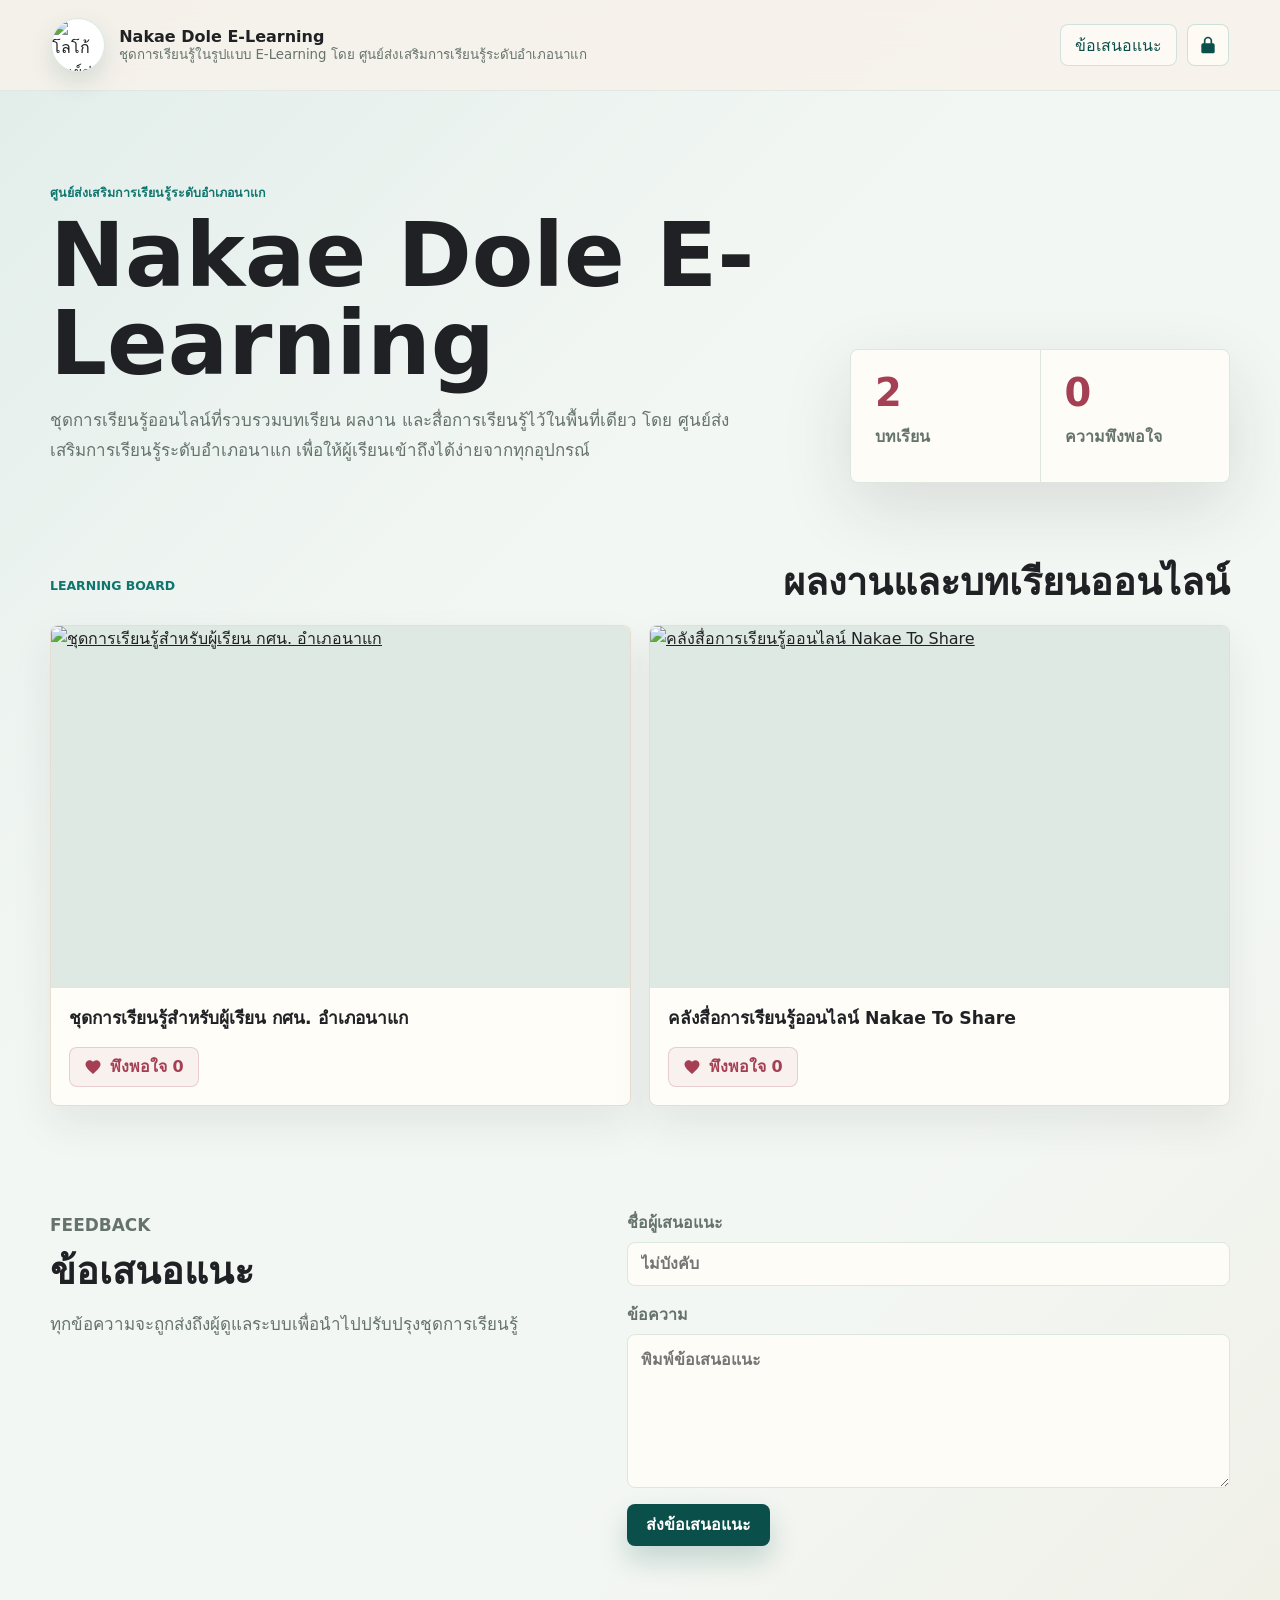
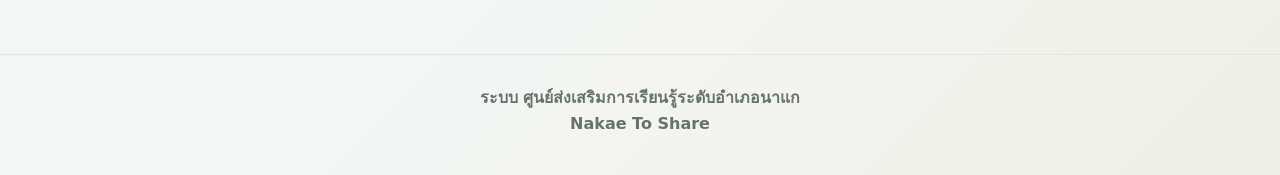
==== index.html @ 3e79913d "Add files via upload" ====
<!doctype html>
<html lang="th">
  <head>
    <meta charset="utf-8">
    <meta name="viewport" content="width=device-width, initial-scale=1">
    <meta name="theme-color" content="#f7f2ea">
    <title>Nakae Dole E-Learning</title>
    <meta
      name="description"
      content="Nakae Dole E-Learning ชุดการเรียนรู้ในรูปแบบ E-Learning โดย ศูนย์ส่งเสริมการเรียนรู้ระดับอำเภอนาแก"
    >
    <link rel="stylesheet" href="./assets/styles.css">
    <script defer src="./assets/app.js"></script>
  </head>
  <body>
    <header class="site-header">
      <a class="brand" href="./" aria-label="Nakae Dole E-Learning">
        <img class="brand__logo" src="https://img2.pic.in.th/.5767ec9fdaa5699b.png" alt="โลโก้ศูนย์ส่งเสริมการเรียนรู้ระดับอำเภอนาแก">
        <span class="brand__text">
          <span>Nakae Dole E-Learning</span>
          <small>ชุดการเรียนรู้ในรูปแบบ E-Learning โดย ศูนย์ส่งเสริมการเรียนรู้ระดับอำเภอนาแก</small>
        </span>
      </a>
      <nav class="top-actions" aria-label="เมนูหลัก">
        <a class="ghost-link" href="#feedback">ข้อเสนอแนะ</a>
        <a class="icon-link" href="./admin/" aria-label="เข้าสู่ระบบผู้ดูแล">
          <svg aria-hidden="true" viewBox="0 0 24 24">
            <path d="M12 2a5 5 0 0 1 5 5v3h1a2 2 0 0 1 2 2v8a2 2 0 0 1-2 2H6a2 2 0 0 1-2-2v-8a2 2 0 0 1 2-2h1V7a5 5 0 0 1 5-5Zm3 8V7a3 3 0 1 0-6 0v3h6Z"/>
          </svg>
        </a>
      </nav>
    </header>

    <main>
      <section class="hero">
        <div class="hero__copy">
          <p class="eyebrow">ศูนย์ส่งเสริมการเรียนรู้ระดับอำเภอนาแก</p>
          <h1>Nakae Dole E-Learning</h1>
          <p>
            ชุดการเรียนรู้ออนไลน์ที่รวบรวมบทเรียน ผลงาน และสื่อการเรียนรู้ไว้ในพื้นที่เดียว
            โดย ศูนย์ส่งเสริมการเรียนรู้ระดับอำเภอนาแก เพื่อให้ผู้เรียนเข้าถึงได้ง่ายจากทุกอุปกรณ์
          </p>
        </div>
        <div class="hero__panel" aria-label="ภาพรวมระบบ">
          <div class="metric">
            <strong id="lessonCount">0</strong>
            <span>บทเรียน</span>
          </div>
          <div class="metric">
            <strong id="likeTotal">0</strong>
            <span>ความพึงพอใจ</span>
          </div>
        </div>
      </section>

      <section class="content-section" aria-labelledby="lessonsTitle">
        <div class="section-heading">
          <p class="eyebrow">Learning Board</p>
          <h2 id="lessonsTitle">ผลงานและบทเรียนออนไลน์</h2>
        </div>
        <div id="lessonGrid" class="lesson-grid" aria-live="polite"></div>
      </section>

      <section class="feedback-section" id="feedback" aria-labelledby="feedbackTitle">
        <div>
          <p class="eyebrow">Feedback</p>
          <h2 id="feedbackTitle">ข้อเสนอแนะ</h2>
          <p>ทุกข้อความจะถูกส่งถึงผู้ดูแลระบบเพื่อนำไปปรับปรุงชุดการเรียนรู้</p>
        </div>
        <form id="feedbackForm" class="feedback-form">
          <label>
            <span>ชื่อผู้เสนอแนะ</span>
            <input name="name" type="text" maxlength="80" placeholder="ไม่บังคับ">
          </label>
          <label>
            <span>ข้อความ</span>
            <textarea name="message" rows="5" maxlength="1000" required placeholder="พิมพ์ข้อเสนอแนะ"></textarea>
          </label>
          <button class="primary-button" type="submit">ส่งข้อเสนอแนะ</button>
          <p id="feedbackStatus" class="form-status" role="status"></p>
        </form>
      </section>
    </main>

    <footer class="site-footer">
      <p>ระบบ ศูนย์ส่งเสริมการเรียนรู้ระดับอำเภอนาแก</p>
      <p>Nakae To Share</p>
    </footer>
  </body>
</html>
---- assets/styles.css ----
:root {
  --paper: #f3f7f4;
  --surface: #ffffff;
  --ink: #202124;
  --muted: #66736d;
  --line: #dce7df;
  --brand: #0f766e;
  --brand-deep: #0b4f4a;
  --gold: #c58b2b;
  --rose: #a43f54;
  --shadow: 0 24px 70px rgba(32, 33, 36, 0.12);
  --radius: 8px;
  color-scheme: light;
  font-family: ui-sans-serif, system-ui, -apple-system, BlinkMacSystemFont, "Segoe UI", sans-serif;
}

* {
  box-sizing: border-box;
}

html {
  scroll-behavior: smooth;
}

body {
  margin: 0;
  min-height: 100vh;
  background:
    linear-gradient(135deg, rgba(15, 118, 110, 0.08), transparent 36%),
    linear-gradient(315deg, rgba(197, 139, 43, 0.08), transparent 32%),
    var(--paper);
  color: var(--ink);
}

button,
input,
textarea {
  font: inherit;
}

a {
  color: inherit;
}

.site-header {
  position: sticky;
  top: 0;
  z-index: 10;
  display: flex;
  align-items: center;
  justify-content: space-between;
  gap: 20px;
  padding: 18px clamp(18px, 4vw, 56px);
  background: rgba(247, 242, 234, 0.86);
  border-bottom: 1px solid rgba(220, 231, 223, 0.9);
  backdrop-filter: blur(18px);
}

.brand {
  display: inline-flex;
  align-items: center;
  gap: 14px;
  min-width: 0;
  text-decoration: none;
}

.brand__logo {
  width: 54px;
  height: 54px;
  object-fit: contain;
  background: #fff;
  border: 1px solid var(--line);
  border-radius: 50%;
  box-shadow: 0 10px 24px rgba(15, 79, 74, 0.14);
}

.brand__text {
  display: grid;
  min-width: 0;
  line-height: 1.2;
}

.brand__text span {
  overflow-wrap: anywhere;
  font-weight: 800;
}

.brand__text small {
  color: var(--muted);
}

.top-actions {
  display: flex;
  align-items: center;
  gap: 10px;
  flex-shrink: 0;
}

.ghost-link,
.primary-button,
.secondary-button,
.icon-link {
  display: inline-flex;
  align-items: center;
  justify-content: center;
  min-height: 42px;
  border-radius: var(--radius);
  border: 1px solid transparent;
  cursor: pointer;
  text-decoration: none;
  transition: transform 160ms ease, border-color 160ms ease, background 160ms ease;
}

.ghost-link {
  padding: 0 14px;
  color: var(--brand-deep);
  border-color: rgba(15, 118, 110, 0.18);
  background: rgba(255, 253, 248, 0.72);
}

.primary-button,
.secondary-button {
  width: fit-content;
  padding: 0 18px;
  font-weight: 800;
}

.primary-button {
  color: #fff;
  background: var(--brand-deep);
  box-shadow: 0 14px 28px rgba(11, 79, 74, 0.2);
}

.secondary-button {
  color: var(--brand-deep);
  border-color: rgba(15, 118, 110, 0.22);
  background: #fff;
}

.icon-link {
  width: 42px;
  height: 42px;
  padding: 0;
  color: var(--brand-deep);
  border-color: rgba(15, 118, 110, 0.2);
  background: rgba(255, 253, 248, 0.78);
}

.icon-link svg {
  width: 20px;
  height: 20px;
  fill: currentColor;
}

.ghost-link:hover,
.primary-button:hover,
.secondary-button:hover,
.icon-link:hover {
  transform: translateY(-1px);
}

main {
  width: min(1180px, calc(100% - 32px));
  margin: 0 auto;
}

.hero {
  display: grid;
  grid-template-columns: minmax(0, 1fr) minmax(280px, 380px);
  gap: clamp(24px, 5vw, 64px);
  align-items: end;
  min-height: 430px;
  padding: clamp(48px, 9vw, 92px) 0 42px;
}

.hero__copy {
  max-width: 780px;
}

.eyebrow {
  margin: 0 0 10px;
  color: var(--brand);
  font-size: 0.78rem;
  font-weight: 900;
  letter-spacing: 0;
  text-transform: uppercase;
}

h1,
h2,
h3,
p {
  overflow-wrap: anywhere;
}

h1 {
  margin: 0;
  font-size: clamp(2.5rem, 7vw, 5.8rem);
  line-height: 0.98;
  letter-spacing: 0;
}

h2 {
  margin: 0;
  font-size: clamp(1.55rem, 3vw, 2.35rem);
  line-height: 1.12;
  letter-spacing: 0;
}

.hero__copy > p:last-child,
.feedback-section > div > p,
.login-panel > div > p {
  max-width: 680px;
  color: var(--muted);
  font-size: 1.06rem;
  line-height: 1.8;
}

.hero__panel {
  display: grid;
  grid-template-columns: 1fr 1fr;
  gap: 1px;
  overflow: hidden;
  border: 1px solid var(--line);
  border-radius: var(--radius);
  background: var(--line);
  box-shadow: var(--shadow);
}

.metric {
  min-height: 132px;
  padding: 24px;
  background: rgba(255, 253, 248, 0.94);
}

.metric strong {
  display: block;
  color: var(--rose);
  font-size: 2.4rem;
  line-height: 1;
}

.metric span {
  display: block;
  margin-top: 12px;
  color: var(--muted);
  font-weight: 700;
}

.content-section,
.feedback-section,
.admin-dashboard {
  padding: 36px 0 68px;
}

.section-heading,
.dashboard-header,
.panel-heading-row {
  display: flex;
  align-items: end;
  justify-content: space-between;
  gap: 20px;
  margin-bottom: 22px;
}

.lesson-grid {
  display: grid;
  grid-template-columns: repeat(auto-fit, minmax(240px, 1fr));
  gap: 18px;
}

.lesson-card {
  display: grid;
  grid-template-rows: auto 1fr;
  overflow: hidden;
  min-height: 340px;
  border: 1px solid rgba(229, 216, 200, 0.86);
  border-radius: var(--radius);
  background: rgba(255, 253, 248, 0.92);
  box-shadow: 0 18px 42px rgba(32, 33, 36, 0.08);
}

.lesson-card__media {
  display: block;
  position: relative;
  aspect-ratio: 16 / 10;
  overflow: hidden;
  background: #dfe9e3;
}

.lesson-card__media img {
  width: 100%;
  height: 100%;
  object-fit: cover;
  transition: transform 240ms ease;
}

.lesson-card:hover .lesson-card__media img {
  transform: scale(1.035);
}

.lesson-card__body {
  display: grid;
  gap: 16px;
  align-content: space-between;
  padding: 18px;
}

.lesson-card__title {
  text-decoration: none;
}

.lesson-card__title h3 {
  margin: 0;
  font-size: 1.08rem;
  line-height: 1.45;
  letter-spacing: 0;
}

.satisfaction-button {
  display: inline-flex;
  align-items: center;
  justify-content: center;
  gap: 8px;
  width: fit-content;
  min-height: 40px;
  padding: 0 14px;
  color: var(--rose);
  font-weight: 800;
  border: 1px solid rgba(164, 63, 84, 0.2);
  border-radius: var(--radius);
  background: rgba(164, 63, 84, 0.06);
  cursor: pointer;
}

.satisfaction-button svg {
  width: 18px;
  height: 18px;
  fill: currentColor;
}

.feedback-section,
.login-panel {
  display: grid;
  grid-template-columns: minmax(0, 0.85fr) minmax(300px, 1fr);
  gap: clamp(24px, 5vw, 72px);
  align-items: start;
}

.feedback-form,
.login-form,
.stacked-form {
  display: grid;
  gap: 16px;
}

label {
  display: grid;
  gap: 7px;
  color: var(--muted);
  font-weight: 800;
}

input,
textarea {
  width: 100%;
  border: 1px solid var(--line);
  border-radius: var(--radius);
  background: rgba(255, 253, 248, 0.92);
  color: var(--ink);
  outline: none;
}

input {
  min-height: 44px;
  padding: 0 13px;
}

textarea {
  resize: vertical;
  min-height: 138px;
  padding: 12px 13px;
  line-height: 1.6;
}

input:focus,
textarea:focus {
  border-color: var(--brand);
  box-shadow: 0 0 0 4px rgba(15, 118, 110, 0.12);
}

.form-status {
  min-height: 24px;
  margin: 0;
  color: var(--muted);
  font-weight: 700;
}

.form-status.is-success {
  color: var(--brand-deep);
}

.form-status.is-error {
  color: var(--rose);
}

.site-footer {
  display: grid;
  place-items: center;
  gap: 4px;
  padding: 30px 16px 42px;
  color: var(--muted);
  border-top: 1px solid rgba(220, 231, 223, 0.9);
}

.site-footer p {
  margin: 0;
  text-align: center;
  font-weight: 800;
}

.login-panel {
  min-height: 480px;
  align-items: center;
  padding: 58px 0 72px;
}

.login-form,
.admin-panel {
  border: 1px solid rgba(229, 216, 200, 0.9);
  border-radius: var(--radius);
  background: rgba(255, 253, 248, 0.92);
  box-shadow: 0 16px 44px rgba(32, 33, 36, 0.08);
}

.login-form {
  padding: clamp(20px, 4vw, 32px);
}

.admin-grid {
  display: grid;
  grid-template-columns: repeat(2, minmax(0, 1fr));
  gap: 18px;
  margin-bottom: 18px;
}

.admin-panel {
  padding: clamp(18px, 3vw, 26px);
}

.admin-panel h2 {
  margin-bottom: 18px;
  font-size: 1.28rem;
}

.wide-panel {
  margin-top: 18px;
}

.checkbox-line {
  display: flex;
  grid-template-columns: none;
  align-items: center;
  gap: 10px;
}

.checkbox-line input {
  width: 18px;
  min-height: 18px;
}

.admin-list,
.feedback-list {
  display: grid;
  gap: 12px;
}

.admin-item,
.feedback-item {
  display: grid;
  gap: 6px;
  padding: 14px;
  border: 1px solid rgba(229, 216, 200, 0.9);
  border-radius: var(--radius);
  background: rgba(247, 242, 234, 0.48);
}

.admin-item a {
  color: var(--brand-deep);
  font-weight: 900;
  text-decoration-thickness: 1px;
}

.admin-item span,
.feedback-item span {
  color: var(--muted);
  font-size: 0.92rem;
}

.feedback-item p {
  margin: 0;
  line-height: 1.65;
}

.pager {
  display: inline-flex;
  align-items: center;
  gap: 10px;
  color: var(--muted);
  font-weight: 800;
}

.hidden {
  display: none !important;
}

@media (max-width: 820px) {
  .site-header,
  .section-heading,
  .dashboard-header,
  .panel-heading-row {
    align-items: start;
  }

  .site-header {
    flex-direction: column;
  }

  .top-actions {
    width: 100%;
    justify-content: space-between;
  }

  .hero,
  .feedback-section,
  .login-panel,
  .admin-grid {
    grid-template-columns: 1fr;
  }

  .hero {
    min-height: auto;
  }

  .hero__panel {
    max-width: 480px;
  }
}

@media (max-width: 520px) {
  main {
    width: min(100% - 24px, 1180px);
  }

  .brand__logo {
    width: 46px;
    height: 46px;
  }

  .brand {
    align-items: start;
  }

  .brand__text span {
    font-size: 0.98rem;
  }

  .brand__text small,
  .ghost-link {
    font-size: 0.88rem;
  }

  .brand__text small {
    display: -webkit-box;
    overflow: hidden;
    -webkit-line-clamp: 2;
    -webkit-box-orient: vertical;
  }

  .lesson-grid {
    grid-template-columns: 1fr;
  }

  .hero__panel {
    grid-template-columns: 1fr;
  }

  .metric {
    min-height: 104px;
  }
}
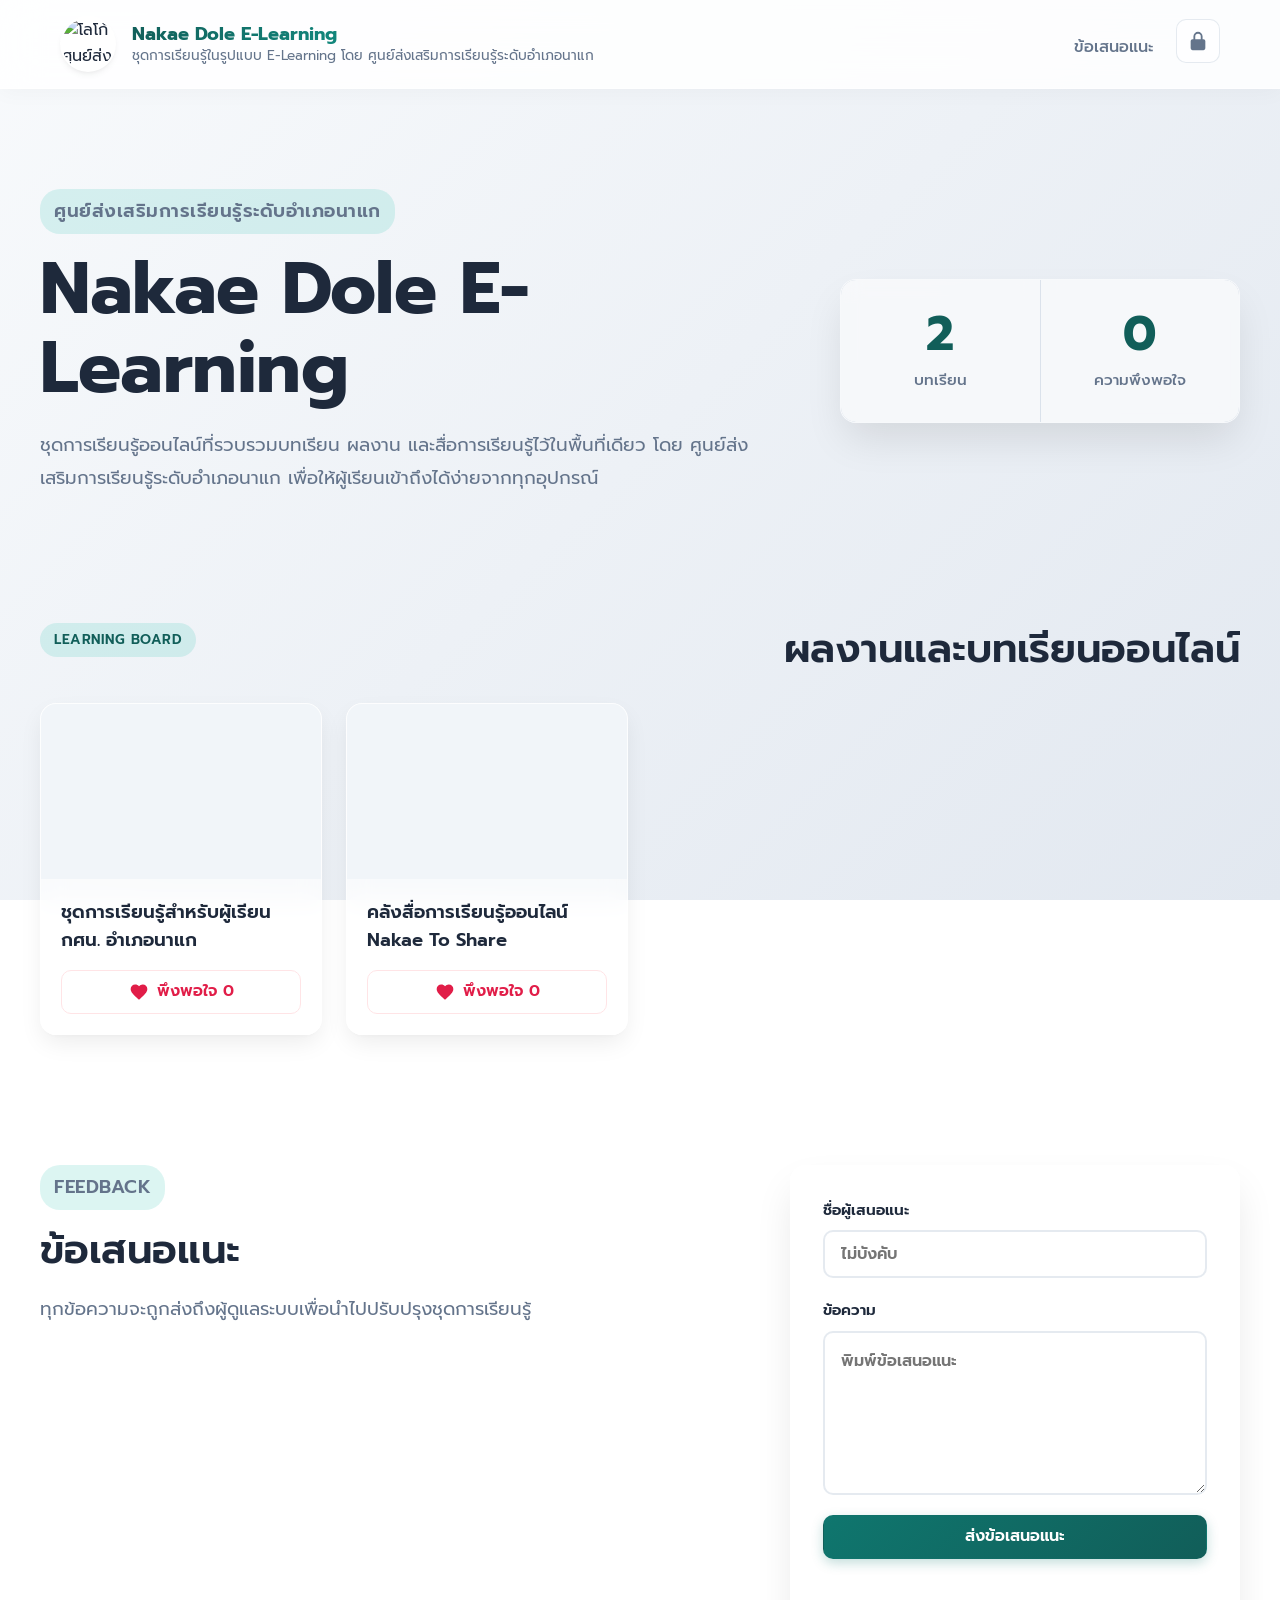
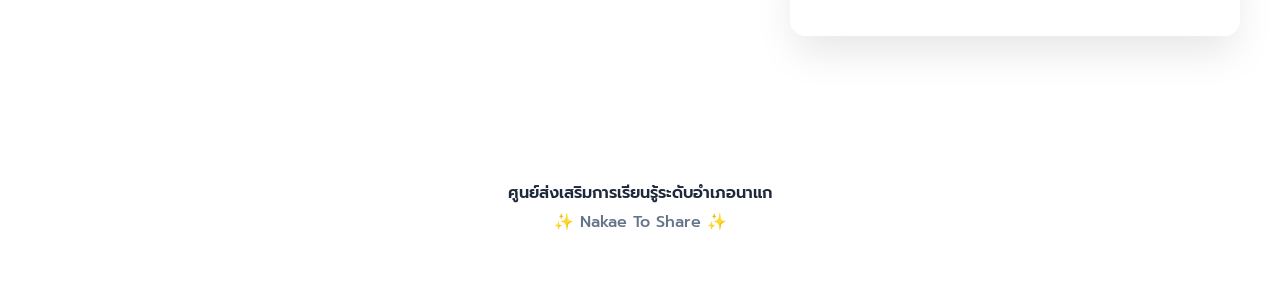
==== commit 31645806: "Update index.html" ====
--- a/index.html
+++ b/index.html
@@ -83,8 +83,8 @@
     </main>
 
     <footer class="site-footer">
-      <p>ระบบ ศูนย์ส่งเสริมการเรียนรู้ระดับอำเภอนาแก</p>
-      <p>Nakae To Share</p>
+      <p>ศูนย์ส่งเสริมการเรียนรู้ระดับอำเภอนาแก</p>
+      <p>✨ Nakae To Share ✨</p>
     </footer>
   </body>
 </html>
--- a/assets/styles.css
+++ b/assets/styles.css
@@ -1,17 +1,25 @@
+@import url('https://fonts.googleapis.com/css2?family=Prompt:wght@300;400;500;600;700&display=swap');
+
 :root {
-  --paper: #f3f7f4;
-  --surface: #ffffff;
-  --ink: #202124;
-  --muted: #66736d;
-  --line: #dce7df;
-  --brand: #0f766e;
-  --brand-deep: #0b4f4a;
-  --gold: #c58b2b;
-  --rose: #a43f54;
-  --shadow: 0 24px 70px rgba(32, 33, 36, 0.12);
-  --radius: 8px;
+  --bg-gradient: linear-gradient(135deg, #f8fafc 0%, #e2e8f0 100%);
+  --surface: rgba(255, 255, 255, 0.75);
+  --surface-solid: #ffffff;
+  --ink: #1e293b;
+  --muted: #64748b;
+  --line: rgba(203, 213, 225, 0.5);
+  --brand: #0f766e; /* Teal */
+  --brand-deep: #115e59;
+  --brand-light: #14b8a6;
+  --rose: #e11d48;
+  --rose-light: #ffe4e6;
+  --shadow-sm: 0 4px 6px -1px rgba(0, 0, 0, 0.05), 0 2px 4px -2px rgba(0, 0, 0, 0.05);
+  --shadow-md: 0 10px 25px -3px rgba(0, 0, 0, 0.08), 0 4px 6px -4px rgba(0, 0, 0, 0.04);
+  --shadow-lg: 0 20px 40px -5px rgba(0, 0, 0, 0.1);
+  --shadow-hover: 0 25px 50px -12px rgba(15, 118, 110, 0.25);
+  --radius: 16px;
+  --radius-sm: 10px;
   color-scheme: light;
-  font-family: ui-sans-serif, system-ui, -apple-system, BlinkMacSystemFont, "Segoe UI", sans-serif;
+  font-family: 'Prompt', system-ui, -apple-system, sans-serif;
 }
 
 * {
@@ -25,194 +33,210 @@
 body {
   margin: 0;
   min-height: 100vh;
-  background:
-    linear-gradient(135deg, rgba(15, 118, 110, 0.08), transparent 36%),
-    linear-gradient(315deg, rgba(197, 139, 43, 0.08), transparent 32%),
-    var(--paper);
+  background: var(--bg-gradient);
+  background-attachment: fixed;
   color: var(--ink);
-}
-
-button,
-input,
-textarea {
+  line-height: 1.6;
+}
+
+/* Glassmorphism Utilities */
+.glass {
+  background: var(--surface);
+  backdrop-filter: blur(24px);
+  -webkit-backdrop-filter: blur(24px);
+  border: 1px solid rgba(255, 255, 255, 0.8);
+  box-shadow: var(--shadow-md);
+}
+
+button, input, textarea {
   font: inherit;
 }
 
 a {
   color: inherit;
-}
-
+  text-decoration: none;
+}
+
+/* Header */
 .site-header {
   position: sticky;
   top: 0;
-  z-index: 10;
+  z-index: 50;
   display: flex;
   align-items: center;
   justify-content: space-between;
   gap: 20px;
-  padding: 18px clamp(18px, 4vw, 56px);
-  background: rgba(247, 242, 234, 0.86);
-  border-bottom: 1px solid rgba(220, 231, 223, 0.9);
-  backdrop-filter: blur(18px);
+  padding: 16px clamp(20px, 5vw, 60px);
+  background: rgba(255, 255, 255, 0.85);
+  border-bottom: 1px solid rgba(255, 255, 255, 0.5);
+  backdrop-filter: blur(20px);
+  -webkit-backdrop-filter: blur(20px);
+  box-shadow: 0 4px 20px rgba(0, 0, 0, 0.03);
 }
 
 .brand {
   display: inline-flex;
   align-items: center;
-  gap: 14px;
-  min-width: 0;
-  text-decoration: none;
+  gap: 16px;
 }
 
 .brand__logo {
-  width: 54px;
-  height: 54px;
+  width: 56px;
+  height: 56px;
   object-fit: contain;
   background: #fff;
-  border: 1px solid var(--line);
+  border: 2px solid rgba(255, 255, 255, 0.9);
   border-radius: 50%;
-  box-shadow: 0 10px 24px rgba(15, 79, 74, 0.14);
+  box-shadow: var(--shadow-sm);
+  transition: transform 0.3s ease;
+}
+
+.brand:hover .brand__logo {
+  transform: rotate(5deg) scale(1.05);
 }
 
 .brand__text {
   display: grid;
-  min-width: 0;
-  line-height: 1.2;
+  line-height: 1.3;
 }
 
 .brand__text span {
-  overflow-wrap: anywhere;
-  font-weight: 800;
+  font-weight: 700;
+  font-size: 1.15rem;
+  background: linear-gradient(135deg, var(--brand-deep), var(--brand-light));
+  -webkit-background-clip: text;
+  -webkit-text-fill-color: transparent;
 }
 
 .brand__text small {
   color: var(--muted);
-}
-
-.top-actions {
-  display: flex;
-  align-items: center;
-  gap: 10px;
-  flex-shrink: 0;
-}
-
-.ghost-link,
-.primary-button,
-.secondary-button,
-.icon-link {
+  font-size: 0.85rem;
+  font-weight: 400;
+}
+
+/* Buttons */
+.ghost-link, .primary-button, .secondary-button, .icon-link {
   display: inline-flex;
   align-items: center;
   justify-content: center;
-  min-height: 42px;
-  border-radius: var(--radius);
+  min-height: 44px;
+  border-radius: var(--radius-sm);
   border: 1px solid transparent;
   cursor: pointer;
-  text-decoration: none;
-  transition: transform 160ms ease, border-color 160ms ease, background 160ms ease;
+  transition: all 0.25s cubic-bezier(0.4, 0, 0.2, 1);
+  font-weight: 500;
 }
 
 .ghost-link {
-  padding: 0 14px;
+  padding: 0 16px;
+  color: var(--muted);
+}
+
+.ghost-link:hover {
+  color: var(--brand);
+  background: rgba(15, 118, 110, 0.05);
+}
+
+.primary-button {
+  padding: 0 24px;
+  color: #fff;
+  background: linear-gradient(135deg, var(--brand), var(--brand-deep));
+  box-shadow: 0 4px 12px rgba(15, 118, 110, 0.25);
+  font-weight: 600;
+}
+
+.primary-button:hover {
+  transform: translateY(-2px);
+  box-shadow: 0 8px 20px rgba(15, 118, 110, 0.35);
+}
+
+.secondary-button {
+  padding: 0 24px;
   color: var(--brand-deep);
-  border-color: rgba(15, 118, 110, 0.18);
-  background: rgba(255, 253, 248, 0.72);
-}
-
-.primary-button,
-.secondary-button {
-  width: fit-content;
-  padding: 0 18px;
-  font-weight: 800;
-}
-
-.primary-button {
-  color: #fff;
-  background: var(--brand-deep);
-  box-shadow: 0 14px 28px rgba(11, 79, 74, 0.2);
-}
-
-.secondary-button {
+  background: var(--surface-solid);
+  border-color: var(--line);
+  box-shadow: var(--shadow-sm);
+}
+
+.secondary-button:hover {
+  border-color: var(--brand);
+  color: var(--brand);
+  transform: translateY(-2px);
+}
+
+.icon-link {
+  width: 44px;
+  height: 44px;
+  padding: 0;
+  color: var(--muted);
+  background: rgba(255, 255, 255, 0.5);
+  border-color: var(--line);
+}
+
+.icon-link svg {
+  width: 22px;
+  height: 22px;
+  fill: currentColor;
+}
+
+.icon-link:hover {
+  color: var(--brand);
+  background: #fff;
+  border-color: var(--brand-light);
+  transform: translateY(-2px);
+}
+
+main {
+  width: min(1200px, calc(100% - 40px));
+  margin: 0 auto;
+}
+
+/* Hero Section */
+.hero {
+  display: grid;
+  grid-template-columns: 1fr minmax(300px, 400px);
+  gap: clamp(30px, 6vw, 80px);
+  align-items: center;
+  min-height: 45vh;
+  padding: clamp(60px, 8vw, 100px) 0 60px;
+}
+
+.hero__copy {
+  max-width: 800px;
+}
+
+.eyebrow {
+  display: inline-block;
+  margin: 0 0 16px;
+  padding: 6px 14px;
   color: var(--brand-deep);
-  border-color: rgba(15, 118, 110, 0.22);
-  background: #fff;
-}
-
-.icon-link {
-  width: 42px;
-  height: 42px;
-  padding: 0;
-  color: var(--brand-deep);
-  border-color: rgba(15, 118, 110, 0.2);
-  background: rgba(255, 253, 248, 0.78);
-}
-
-.icon-link svg {
-  width: 20px;
-  height: 20px;
-  fill: currentColor;
-}
-
-.ghost-link:hover,
-.primary-button:hover,
-.secondary-button:hover,
-.icon-link:hover {
-  transform: translateY(-1px);
-}
-
-main {
-  width: min(1180px, calc(100% - 32px));
-  margin: 0 auto;
-}
-
-.hero {
-  display: grid;
-  grid-template-columns: minmax(0, 1fr) minmax(280px, 380px);
-  gap: clamp(24px, 5vw, 64px);
-  align-items: end;
-  min-height: 430px;
-  padding: clamp(48px, 9vw, 92px) 0 42px;
-}
-
-.hero__copy {
-  max-width: 780px;
-}
-
-.eyebrow {
-  margin: 0 0 10px;
-  color: var(--brand);
-  font-size: 0.78rem;
-  font-weight: 900;
-  letter-spacing: 0;
+  background: rgba(20, 184, 166, 0.15);
+  border-radius: 20px;
+  font-size: 0.85rem;
+  font-weight: 600;
+  letter-spacing: 0.5px;
   text-transform: uppercase;
 }
 
-h1,
-h2,
-h3,
-p {
-  overflow-wrap: anywhere;
-}
-
 h1 {
-  margin: 0;
-  font-size: clamp(2.5rem, 7vw, 5.8rem);
-  line-height: 0.98;
-  letter-spacing: 0;
+  margin: 0 0 20px;
+  font-size: clamp(2.8rem, 6vw, 4.5rem);
+  line-height: 1.1;
+  font-weight: 700;
+  color: var(--ink);
+  letter-spacing: -0.5px;
 }
 
 h2 {
   margin: 0;
-  font-size: clamp(1.55rem, 3vw, 2.35rem);
-  line-height: 1.12;
-  letter-spacing: 0;
-}
-
-.hero__copy > p:last-child,
-.feedback-section > div > p,
-.login-panel > div > p {
-  max-width: 680px;
-  color: var(--muted);
-  font-size: 1.06rem;
+  font-size: clamp(1.8rem, 4vw, 2.5rem);
+  line-height: 1.2;
+  font-weight: 600;
+}
+
+.hero__copy p, .feedback-section > div > p, .login-panel > div > p {
+  color: var(--muted);
+  font-size: 1.15rem;
   line-height: 1.8;
 }
 
@@ -221,100 +245,120 @@
   grid-template-columns: 1fr 1fr;
   gap: 1px;
   overflow: hidden;
-  border: 1px solid var(--line);
   border-radius: var(--radius);
   background: var(--line);
-  box-shadow: var(--shadow);
+  box-shadow: var(--shadow-lg);
+  border: 1px solid rgba(255, 255, 255, 0.8);
 }
 
 .metric {
-  min-height: 132px;
-  padding: 24px;
-  background: rgba(255, 253, 248, 0.94);
+  padding: 30px 24px;
+  background: var(--surface);
+  backdrop-filter: blur(10px);
+  text-align: center;
+  transition: background 0.3s ease;
+}
+
+.metric:hover {
+  background: var(--surface-solid);
 }
 
 .metric strong {
   display: block;
-  color: var(--rose);
-  font-size: 2.4rem;
+  color: var(--brand-deep);
+  font-size: 3rem;
   line-height: 1;
+  font-weight: 700;
 }
 
 .metric span {
   display: block;
-  margin-top: 12px;
-  color: var(--muted);
-  font-weight: 700;
-}
-
-.content-section,
-.feedback-section,
-.admin-dashboard {
-  padding: 36px 0 68px;
-}
-
-.section-heading,
-.dashboard-header,
-.panel-heading-row {
+  margin-top: 10px;
+  color: var(--muted);
+  font-weight: 500;
+  font-size: 0.95rem;
+}
+
+/* Sections */
+.content-section, .feedback-section, .admin-dashboard {
+  padding: 50px 0 80px;
+}
+
+.section-heading, .dashboard-header, .panel-heading-row {
   display: flex;
-  align-items: end;
+  align-items: flex-end;
   justify-content: space-between;
   gap: 20px;
-  margin-bottom: 22px;
-}
-
+  margin-bottom: 30px;
+}
+
+/* Padlet-like Grid */
 .lesson-grid {
   display: grid;
-  grid-template-columns: repeat(auto-fit, minmax(240px, 1fr));
-  gap: 18px;
+  grid-template-columns: repeat(auto-fill, minmax(280px, 1fr));
+  gap: 24px;
 }
 
 .lesson-card {
-  display: grid;
-  grid-template-rows: auto 1fr;
+  display: flex;
+  flex-direction: column;
   overflow: hidden;
-  min-height: 340px;
-  border: 1px solid rgba(229, 216, 200, 0.86);
+  border: 1px solid rgba(255, 255, 255, 0.6);
   border-radius: var(--radius);
-  background: rgba(255, 253, 248, 0.92);
-  box-shadow: 0 18px 42px rgba(32, 33, 36, 0.08);
+  background: rgba(255, 255, 255, 0.65);
+  backdrop-filter: blur(12px);
+  -webkit-backdrop-filter: blur(12px);
+  box-shadow: var(--shadow-md);
+  transition: transform 0.3s ease, box-shadow 0.3s ease, background 0.3s ease;
+}
+
+.lesson-card:hover {
+  transform: translateY(-6px);
+  box-shadow: var(--shadow-hover);
+  background: rgba(255, 255, 255, 0.95);
 }
 
 .lesson-card__media {
-  display: block;
   position: relative;
   aspect-ratio: 16 / 10;
   overflow: hidden;
-  background: #dfe9e3;
+  background: #f1f5f9;
 }
 
 .lesson-card__media img {
   width: 100%;
   height: 100%;
   object-fit: cover;
-  transition: transform 240ms ease;
+  transition: transform 0.5s ease;
 }
 
 .lesson-card:hover .lesson-card__media img {
-  transform: scale(1.035);
+  transform: scale(1.05);
 }
 
 .lesson-card__body {
-  display: grid;
+  display: flex;
+  flex-direction: column;
+  flex-grow: 1;
   gap: 16px;
-  align-content: space-between;
-  padding: 18px;
+  padding: 20px;
 }
 
 .lesson-card__title {
-  text-decoration: none;
+  flex-grow: 1;
 }
 
 .lesson-card__title h3 {
   margin: 0;
-  font-size: 1.08rem;
-  line-height: 1.45;
-  letter-spacing: 0;
+  font-size: 1.15rem;
+  line-height: 1.5;
+  font-weight: 600;
+  color: var(--ink);
+  transition: color 0.2s ease;
+}
+
+.lesson-card__title:hover h3 {
+  color: var(--brand);
 }
 
 .satisfaction-button {
@@ -322,78 +366,103 @@
   align-items: center;
   justify-content: center;
   gap: 8px;
-  width: fit-content;
-  min-height: 40px;
-  padding: 0 14px;
+  width: 100%;
+  min-height: 44px;
   color: var(--rose);
-  font-weight: 800;
-  border: 1px solid rgba(164, 63, 84, 0.2);
+  font-weight: 600;
+  border: 1px solid var(--rose-light);
+  border-radius: var(--radius-sm);
+  background: #fff;
+  cursor: pointer;
+  transition: all 0.2s ease;
+}
+
+.satisfaction-button svg {
+  width: 20px;
+  height: 20px;
+  fill: currentColor;
+  transition: transform 0.2s cubic-bezier(0.175, 0.885, 0.32, 1.275);
+}
+
+.satisfaction-button:hover:not(:disabled) {
+  background: var(--rose-light);
+  transform: translateY(-2px);
+}
+
+.satisfaction-button:hover:not(:disabled) svg {
+  transform: scale(1.2);
+}
+
+.satisfaction-button:disabled {
+  color: var(--muted);
+  border-color: var(--line);
+  background: #f8fafc;
+  cursor: default;
+}
+
+/* Forms */
+.feedback-section, .login-panel {
+  display: grid;
+  grid-template-columns: 1fr minmax(340px, 450px);
+  gap: clamp(40px, 8vw, 100px);
+  align-items: start;
+}
+
+.feedback-form, .login-form, .stacked-form {
+  display: flex;
+  flex-direction: column;
+  gap: 20px;
+  padding: 32px;
+  background: rgba(255, 255, 255, 0.8);
+  backdrop-filter: blur(16px);
+  border: 1px solid rgba(255, 255, 255, 0.9);
   border-radius: var(--radius);
-  background: rgba(164, 63, 84, 0.06);
-  cursor: pointer;
-}
-
-.satisfaction-button svg {
-  width: 18px;
-  height: 18px;
-  fill: currentColor;
-}
-
-.feedback-section,
-.login-panel {
-  display: grid;
-  grid-template-columns: minmax(0, 0.85fr) minmax(300px, 1fr);
-  gap: clamp(24px, 5vw, 72px);
-  align-items: start;
-}
-
-.feedback-form,
-.login-form,
-.stacked-form {
-  display: grid;
-  gap: 16px;
+  box-shadow: var(--shadow-lg);
 }
 
 label {
   display: grid;
-  gap: 7px;
-  color: var(--muted);
-  font-weight: 800;
-}
-
-input,
-textarea {
+  gap: 8px;
+  color: var(--ink);
+  font-weight: 600;
+  font-size: 0.95rem;
+}
+
+input, textarea {
   width: 100%;
-  border: 1px solid var(--line);
-  border-radius: var(--radius);
-  background: rgba(255, 253, 248, 0.92);
+  border: 2px solid var(--line);
+  border-radius: var(--radius-sm);
+  background: #fff;
   color: var(--ink);
   outline: none;
+  transition: border-color 0.2s ease, box-shadow 0.2s ease;
+  font-size: 1rem;
 }
 
 input {
-  min-height: 44px;
-  padding: 0 13px;
+  min-height: 48px;
+  padding: 0 16px;
 }
 
 textarea {
   resize: vertical;
-  min-height: 138px;
-  padding: 12px 13px;
+  min-height: 140px;
+  padding: 16px;
   line-height: 1.6;
 }
 
-input:focus,
-textarea:focus {
-  border-color: var(--brand);
-  box-shadow: 0 0 0 4px rgba(15, 118, 110, 0.12);
+input:focus, textarea:focus {
+  border-color: var(--brand-light);
+  box-shadow: 0 0 0 4px rgba(20, 184, 166, 0.15);
 }
 
 .form-status {
   min-height: 24px;
   margin: 0;
   color: var(--muted);
-  font-weight: 700;
+  font-weight: 500;
+  font-size: 0.9rem;
+  text-align: center;
 }
 
 .form-status.is-success {
@@ -404,188 +473,172 @@
   color: var(--rose);
 }
 
+/* Footer */
 .site-footer {
-  display: grid;
-  place-items: center;
-  gap: 4px;
-  padding: 30px 16px 42px;
-  color: var(--muted);
-  border-top: 1px solid rgba(220, 231, 223, 0.9);
+  padding: 60px 20px;
+  text-align: center;
+  color: var(--muted);
+  border-top: 1px solid rgba(255, 255, 255, 0.5);
+  background: rgba(255, 255, 255, 0.3);
+  backdrop-filter: blur(10px);
 }
 
 .site-footer p {
-  margin: 0;
-  text-align: center;
-  font-weight: 800;
-}
-
+  margin: 4px 0;
+  font-weight: 500;
+}
+
+.site-footer p:first-child {
+  font-weight: 600;
+  color: var(--ink);
+}
+
+/* Admin Dashboard Specific */
 .login-panel {
-  min-height: 480px;
-  align-items: center;
-  padding: 58px 0 72px;
-}
-
-.login-form,
+  min-height: 60vh;
+  align-items: center;
+}
+
+.admin-grid {
+  display: grid;
+  grid-template-columns: repeat(auto-fit, minmax(340px, 1fr));
+  gap: 24px;
+  margin-bottom: 24px;
+}
+
 .admin-panel {
-  border: 1px solid rgba(229, 216, 200, 0.9);
+  padding: 30px;
+  background: var(--surface);
+  backdrop-filter: blur(16px);
+  border: 1px solid rgba(255, 255, 255, 0.8);
   border-radius: var(--radius);
-  background: rgba(255, 253, 248, 0.92);
-  box-shadow: 0 16px 44px rgba(32, 33, 36, 0.08);
-}
-
-.login-form {
-  padding: clamp(20px, 4vw, 32px);
-}
-
-.admin-grid {
-  display: grid;
-  grid-template-columns: repeat(2, minmax(0, 1fr));
-  gap: 18px;
-  margin-bottom: 18px;
-}
-
-.admin-panel {
-  padding: clamp(18px, 3vw, 26px);
+  box-shadow: var(--shadow-md);
 }
 
 .admin-panel h2 {
-  margin-bottom: 18px;
-  font-size: 1.28rem;
+  margin-bottom: 24px;
+  font-size: 1.4rem;
+  color: var(--brand-deep);
 }
 
 .wide-panel {
-  margin-top: 18px;
+  margin-top: 24px;
 }
 
 .checkbox-line {
   display: flex;
-  grid-template-columns: none;
-  align-items: center;
-  gap: 10px;
+  flex-direction: row;
+  align-items: center;
+  gap: 12px;
+  cursor: pointer;
 }
 
 .checkbox-line input {
-  width: 18px;
-  min-height: 18px;
-}
-
-.admin-list,
-.feedback-list {
-  display: grid;
-  gap: 12px;
-}
-
-.admin-item,
-.feedback-item {
-  display: grid;
-  gap: 6px;
-  padding: 14px;
-  border: 1px solid rgba(229, 216, 200, 0.9);
-  border-radius: var(--radius);
-  background: rgba(247, 242, 234, 0.48);
+  width: 20px;
+  min-height: 20px;
+  accent-color: var(--brand);
+  cursor: pointer;
+}
+
+.admin-list, .feedback-list {
+  display: grid;
+  gap: 16px;
+}
+
+.admin-item, .feedback-item {
+  display: grid;
+  gap: 8px;
+  padding: 20px;
+  background: #fff;
+  border: 1px solid var(--line);
+  border-radius: var(--radius-sm);
+  box-shadow: var(--shadow-sm);
+  transition: transform 0.2s ease, box-shadow 0.2s ease;
+}
+
+.admin-item:hover, .feedback-item:hover {
+  transform: translateY(-2px);
+  box-shadow: var(--shadow-md);
 }
 
 .admin-item a {
   color: var(--brand-deep);
-  font-weight: 900;
-  text-decoration-thickness: 1px;
-}
-
-.admin-item span,
-.feedback-item span {
-  color: var(--muted);
-  font-size: 0.92rem;
+  font-weight: 600;
+  font-size: 1.1rem;
+}
+
+.admin-item a:hover {
+  text-decoration: underline;
+}
+
+.admin-item span, .feedback-item span {
+  color: var(--muted);
+  font-size: 0.9rem;
+  display: block;
 }
 
 .feedback-item p {
-  margin: 0;
-  line-height: 1.65;
+  margin: 4px 0 0;
+  line-height: 1.6;
+  color: var(--ink);
 }
 
 .pager {
   display: inline-flex;
   align-items: center;
-  gap: 10px;
-  color: var(--muted);
-  font-weight: 800;
+  gap: 16px;
+  color: var(--muted);
+  font-weight: 600;
 }
 
 .hidden {
   display: none !important;
 }
 
-@media (max-width: 820px) {
-  .site-header,
-  .section-heading,
-  .dashboard-header,
-  .panel-heading-row {
-    align-items: start;
-  }
-
+/* Responsive */
+@media (max-width: 900px) {
+  .hero, .feedback-section, .login-panel {
+    grid-template-columns: 1fr;
+    gap: 40px;
+  }
+  
+  .hero {
+    min-height: auto;
+    text-align: center;
+  }
+  
+  .hero__copy {
+    margin: 0 auto;
+  }
+  
+  .hero__panel {
+    max-width: 500px;
+    margin: 0 auto;
+  }
+  
+  .section-heading {
+    flex-direction: column;
+    align-items: flex-start;
+  }
+}
+
+@media (max-width: 600px) {
   .site-header {
     flex-direction: column;
-  }
-
+    gap: 16px;
+    padding: 16px;
+  }
+  
   .top-actions {
     width: 100%;
     justify-content: space-between;
   }
-
-  .hero,
-  .feedback-section,
-  .login-panel,
-  .admin-grid {
-    grid-template-columns: 1fr;
-  }
-
-  .hero {
-    min-height: auto;
-  }
-
-  .hero__panel {
-    max-width: 480px;
-  }
-}
-
-@media (max-width: 520px) {
-  main {
-    width: min(100% - 24px, 1180px);
-  }
-
-  .brand__logo {
-    width: 46px;
-    height: 46px;
-  }
-
-  .brand {
-    align-items: start;
-  }
-
-  .brand__text span {
-    font-size: 0.98rem;
-  }
-
-  .brand__text small,
-  .ghost-link {
-    font-size: 0.88rem;
-  }
-
-  .brand__text small {
-    display: -webkit-box;
-    overflow: hidden;
-    -webkit-line-clamp: 2;
-    -webkit-box-orient: vertical;
-  }
-
+  
+  h1 {
+    font-size: 2.2rem;
+  }
+  
   .lesson-grid {
     grid-template-columns: 1fr;
   }
-
-  .hero__panel {
-    grid-template-columns: 1fr;
-  }
-
-  .metric {
-    min-height: 104px;
-  }
-}
+}
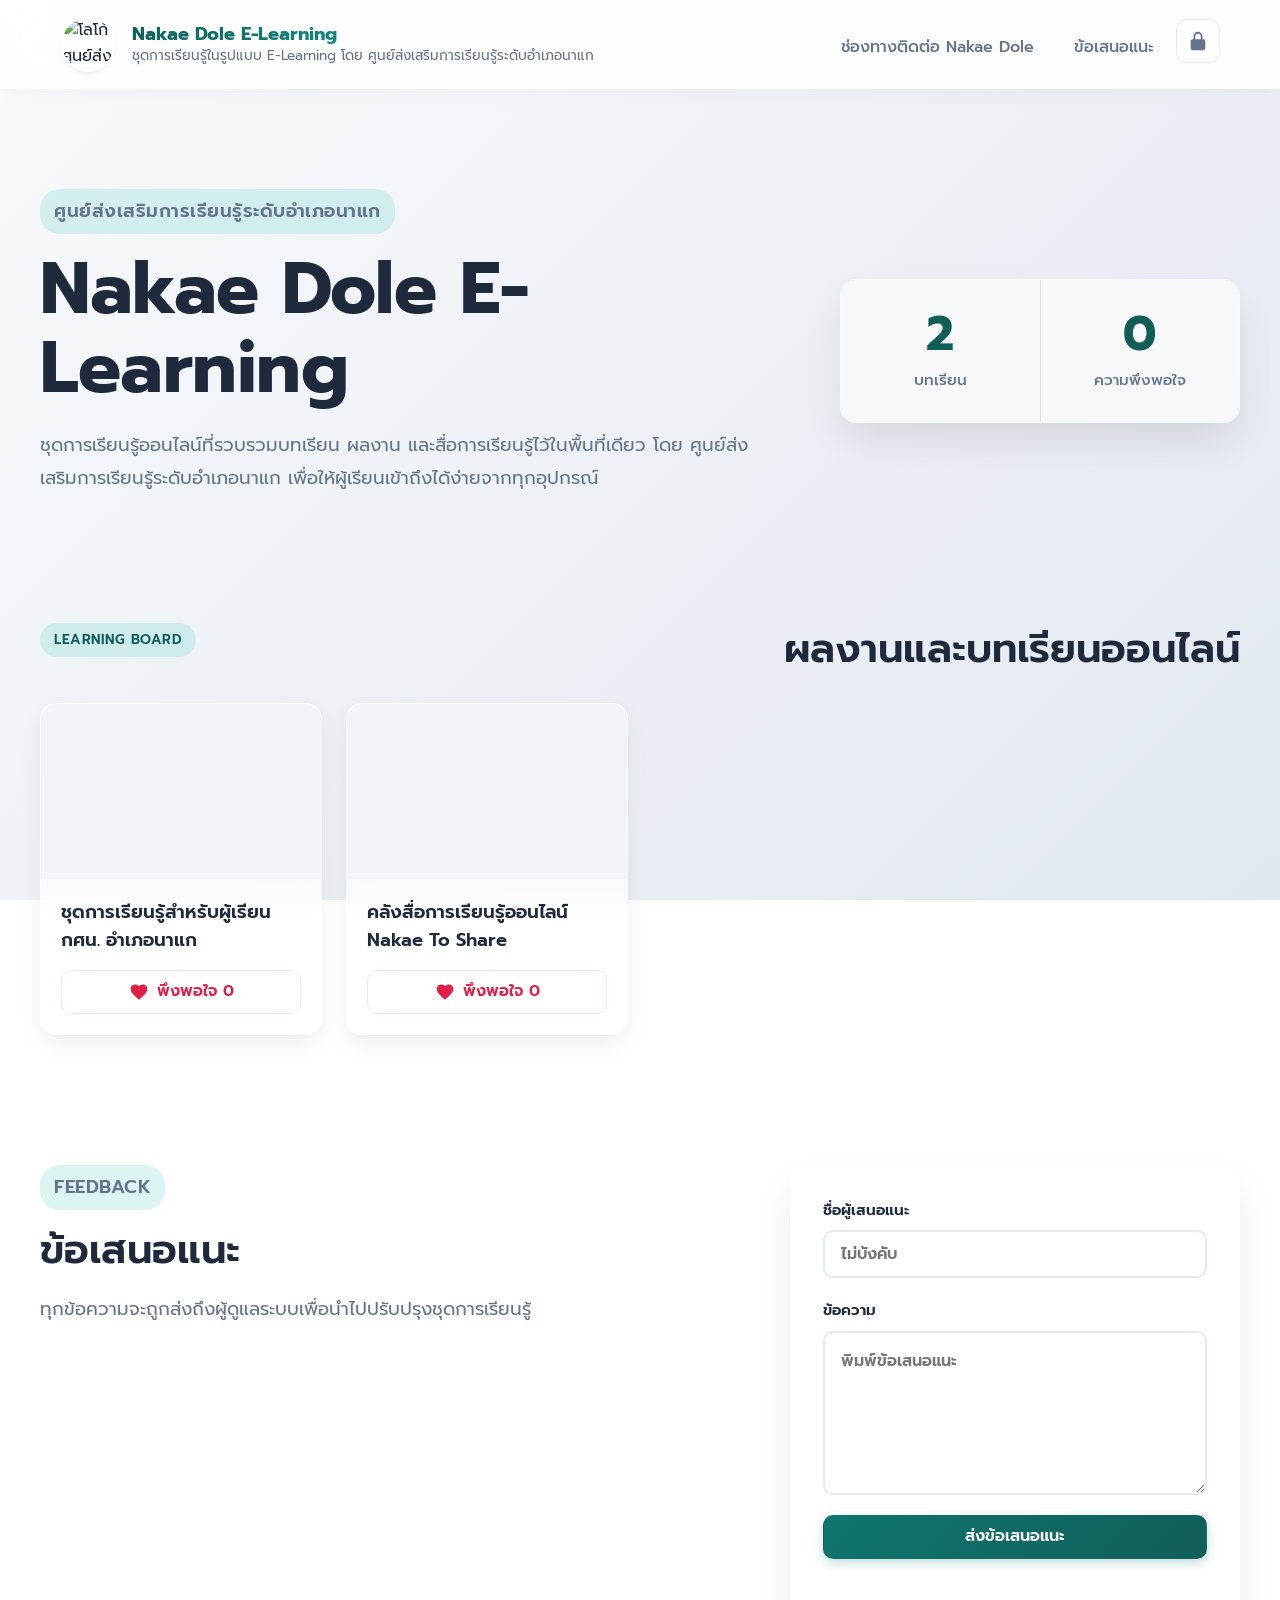
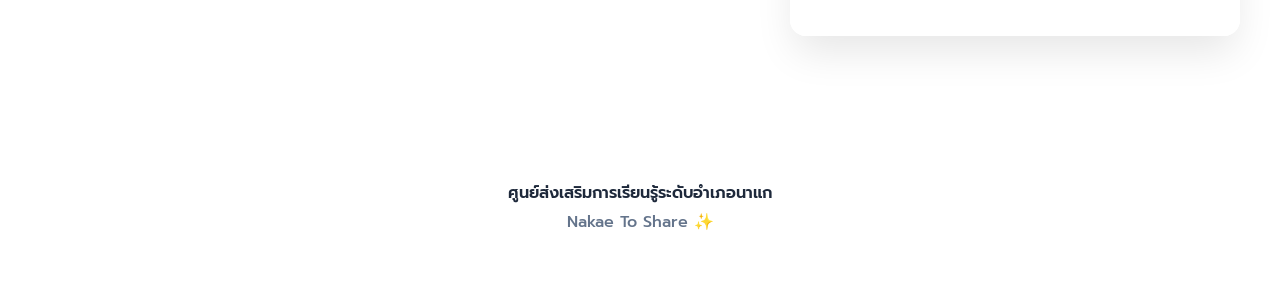
==== commit 9f3e3f96: "Update footer text in index.html" ====
--- a/index.html
+++ b/index.html
@@ -22,6 +22,7 @@
         </span>
       </a>
       <nav class="top-actions" aria-label="เมนูหลัก">
+        <a class="ghost-link" href="https://line.me/R/ti/p/@869fjgcd" target="_blank" rel="noopener">ช่องทางติดต่อ Nakae Dole</a>
         <a class="ghost-link" href="#feedback">ข้อเสนอแนะ</a>
         <a class="icon-link" href="./admin/" aria-label="เข้าสู่ระบบผู้ดูแล">
           <svg aria-hidden="true" viewBox="0 0 24 24">
@@ -84,7 +85,7 @@
 
     <footer class="site-footer">
       <p>ศูนย์ส่งเสริมการเรียนรู้ระดับอำเภอนาแก</p>
-      <p>✨ Nakae To Share ✨</p>
+      <p>Nakae To Share ✨</p>
     </footer>
   </body>
 </html>
